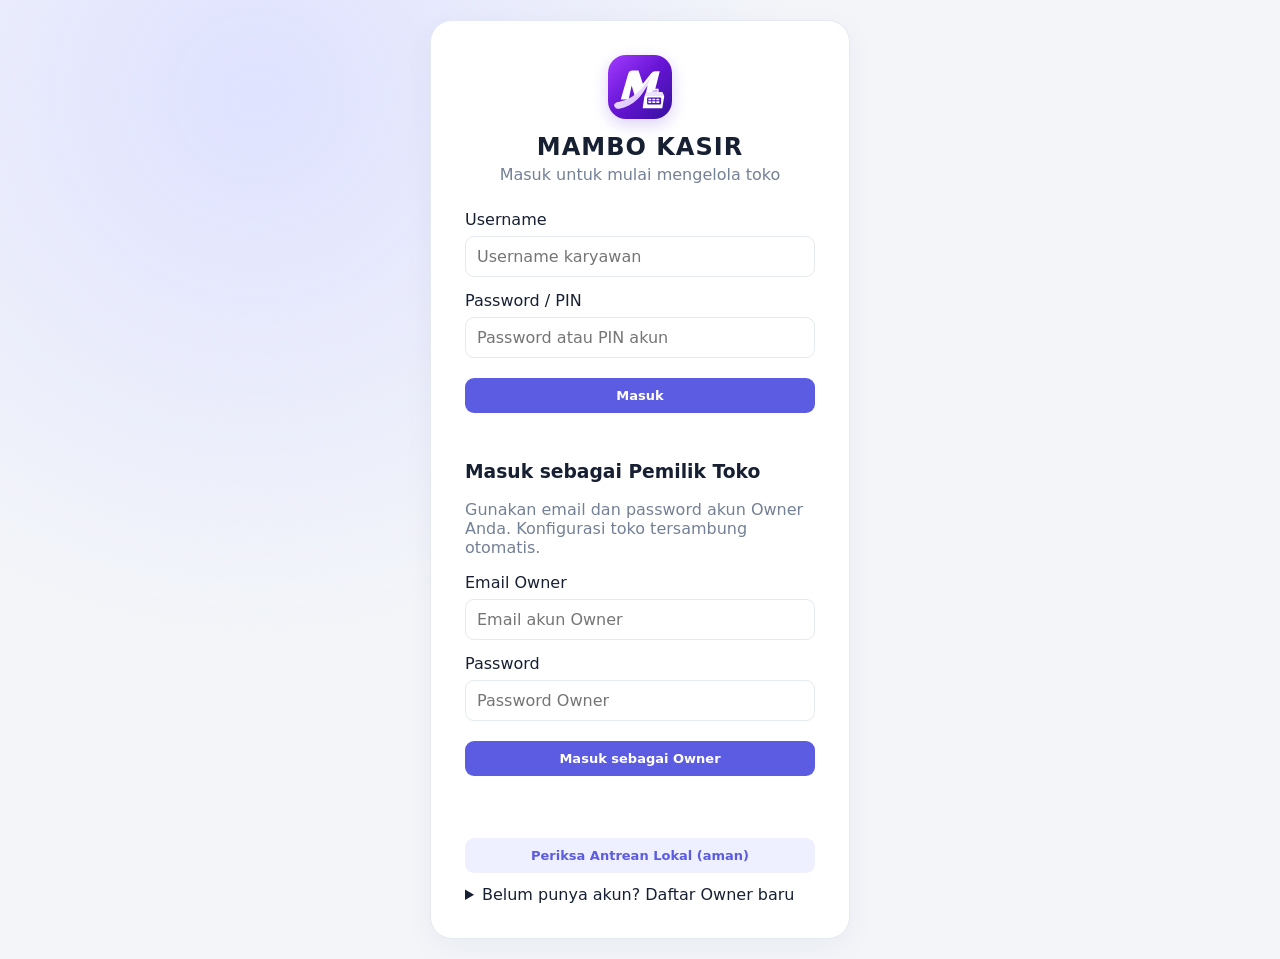
==== index.html @ c088b952 "Perbarui cache stylesheet foto produk POS" ====
<!doctype html><html lang="id"><head><meta charset="utf-8"><meta name="viewport" content="width=device-width,initial-scale=1"><meta name="theme-color" content="#4b16c8"><meta name="application-name" content="MAMBO KASIR"><meta name="apple-mobile-web-app-capable" content="yes"><meta name="apple-mobile-web-app-title" content="MAMBO KASIR"><meta name="apple-mobile-web-app-status-bar-style" content="default"><title>MAMBO KASIR</title><link rel="icon" type="image/svg+xml" href="./assets/mambo-app-icon.svg?v=brand-1"><link rel="apple-touch-icon" sizes="180x180" href="./assets/apple-touch-icon.png?v=brand-1"><link rel="manifest" href="./manifest.json?v=pwa-install-3"><link rel="stylesheet" href="styles.css?v=mambo-pos-photo-fit-2"></head><body>
<div id="login" class="login-wrap"><section class="login-card"><img class="brand-mark" src="./assets/mambo-app-icon.svg?v=brand-1" alt="Logo MAMBO KASIR"><h1>MAMBO KASIR</h1><p class="muted">Masuk untuk mulai mengelola toko</p><label id="loginUsernameLabel">Username</label><input id="loginUsername" autocomplete="username" placeholder="Username karyawan"><label id="loginSecretLabel">Password / PIN</label><input id="loginPin" type="password" autocomplete="current-password" placeholder="Password atau PIN akun"><button id="loginBtn" class="primary full">Masuk</button><p id="loginError" class="error"></p><section class="owner-entry" style="margin-top:16px;text-align:left"><h3>Masuk sebagai Pemilik Toko</h3><p class="muted">Gunakan email dan password akun Owner Anda. Konfigurasi toko tersambung otomatis.</p><label>Email Owner</label><input id="ownerCloudEmail" type="email" autocomplete="username" placeholder="Email akun Owner"><label>Password</label><input id="ownerCloudPassword" type="password" autocomplete="current-password" placeholder="Password Owner"><button id="ownerCloudLoginBtn" class="primary full" type="button">Masuk sebagai Owner</button><p id="ownerCloudLoginError" class="error"></p><button id="inspectSyncQueueBtn" class="secondary full" type="button">Periksa Antrean Lokal (aman)</button><details style="margin-top:12px"><summary style="cursor:pointer">Belum punya akun? Daftar Owner baru</summary><label>Nama Toko</label><input id="ownerRegisterStore" placeholder="Nama toko"><label>Email</label><input id="ownerRegisterEmail" type="email" autocomplete="email" placeholder="Email aktif"><label>Password (minimal 8 karakter)</label><input id="ownerRegisterPassword" type="password" autocomplete="new-password" placeholder="Buat password"><button id="ownerRegisterBtn" class="secondary full" type="button">Daftar sebagai Owner</button><p id="ownerRegisterError" class="error"></p></details></section></section></div>
<div id="app" class="app hidden"><aside class="sidebar"><div class="side-brand"><img class="brand-mark small" src="./assets/mambo-app-icon.svg?v=brand-1" alt="Logo MAMBO KASIR"><div><b>MAMBO</b><small>KASIR</small></div></div><nav id="nav"><button data-page="dashboard" class="active">▦ Dashboard</button><button data-page="reports">▤ Laporan</button><button data-page="audit">◷ Audit Log</button><button data-page="pos">▣ Mesin Kasir</button><button data-page="transactions">▤ Riwayat Transaksi</button><button data-page="shift">▤ Shift & Laci Kas</button><button data-page="expenses">▤ Biaya Operasional</button><button data-page="purchasing">▧ Pembelian & Utang</button><button data-page="products">▣ Produk & Inventaris</button><button data-page="stock">⇄ Kartu Stok</button><button data-page="opname">☑ Stock Opname</button><button data-page="contacts">♙ Pelanggan & Supplier</button><button data-page="settings">⚙ Pengaturan</button><button data-page="staff">♙ Akun Karyawan</button></nav><div class="side-bottom"><div id="who"></div><button id="logout" class="ghost">Keluar ↗</button></div></aside>
<main class="main"><header class="topbar"><div><button id="menuToggle" class="icon-btn">☰</button><span id="pageTitle">Ringkasan</span><button id="profileBtn" class="secondary" type="button">Profil Saya</button></div><div class="top-actions"><span id="syncStatus" class="online" data-state="offline"><i></i> Offline</span><button id="themeToggle" class="icon-btn" title="Ganti tema">◐</button></div></header><div id="content" class="content"></div></main></div><div id="toast" class="toast"></div><script>
(function () {
  document.addEventListener('click', function (event) {
    var button = event.target && event.target.closest ? event.target.closest('#ownerCloudLoginBtn') : null;
    if (!button) return;
    event.preventDefault();
    event.stopImmediatePropagation();
    var message = document.getElementById('ownerCloudLoginError');
    if (button.dataset.busy === '1') return;
    button.dataset.busy = '1';
    button.disabled = true;
    button.textContent = 'Menyiapkan login Owner…';
    if (message) message.textContent = 'Tombol terdeteksi. Memuat layanan login…';
    import('./js/owner-login-bridge.js?v=owner-login-queue-inspector-1')
      .then(function (module) { return module.loginOwner(button); })
      .catch(function (error) {
        console.error('Owner login loader:', error);
        if (message) message.textContent = 'Login belum dapat dijalankan: ' + (error && error.message ? error.message : 'Modul login gagal dimuat.');
        button.disabled = false;
        button.textContent = 'Masuk sebagai Owner';
        delete button.dataset.busy;
      });
  }, true);
})();
</script>
<script type="module" src="js/app.js?v=demo-cleanup-6"></script><script type="module" src="js/device-pairing.js?v=demo-cleanup-4"></script><script>if("serviceWorker" in navigator){window.addEventListener("load",function(){navigator.serviceWorker.register("./sw.js",{scope:"./"}).catch(function(err){console.warn("Pendaftaran aplikasi:",err);});});}</script></body></html>
---- styles.css ----
:root{font-family:Inter,ui-sans-serif,system-ui,-apple-system,Segoe UI,sans-serif;color:#172033;background:#f3f5f9;--bg:#f3f5f9;--panel:#fff;--text:#172033;--muted:#748096;--line:#e5e9f0;--accent:#5b5ce2;--soft:#eeefff;--good:#15966b;--bad:#d64b58;--shadow:0 8px 30px #1a2b4b0c}*{box-sizing:border-box}body{margin:0;background:var(--bg);color:var(--text)}body.dark{--bg:#111827;--panel:#1b2638;--text:#edf2fa;--muted:#a2aec1;--line:#344156;--soft:#30345c;--shadow:0 8px 30px #0003}button,input,select,textarea{font:inherit}button{cursor:pointer;border:0}.hidden{display:none!important}.login-wrap{min-height:100vh;display:grid;place-items:center;padding:20px;background:radial-gradient(circle at 20% 10%,#dfe2ff,transparent 40%),var(--bg)}.login-card{width:min(420px,100%);background:var(--panel);padding:34px;border:1px solid var(--line);border-radius:22px;box-shadow:var(--shadow)}.brand-mark{margin:auto;width:64px;height:64px;border-radius:18px;display:block;object-fit:cover;box-shadow:0 5px 16px #4b16c833}.login-card h1{text-align:center;margin:14px 0 4px;letter-spacing:1px}.login-card>.muted{text-align:center;margin:0 0 26px}.login-card label{display:block;margin:14px 0 7px}.login-card input,.login-card select{width:100%}.login-card small{display:block;text-align:center;color:var(--muted);margin-top:16px}.app{height:100vh;min-height:0;display:flex;overflow:hidden}.sidebar{height:100vh;overflow:hidden;position:fixed;inset:0 auto 0 0;width:245px;background:#171d32;color:#e9edfa;padding:22px 15px;display:flex;flex-direction:column;flex-shrink:0}.side-brand{display:flex;gap:11px;align-items:center;padding:0 9px 28px}.side-brand small{display:block;color:#9ca8c6;font-size:10px;letter-spacing:2px}.brand-mark.small{width:42px;height:42px;margin:0;border-radius:12px;box-shadow:0 3px 10px #0002}.sidebar nav{display:grid;gap:6px}.sidebar nav button{background:transparent;color:#b9c3dc;text-align:left;padding:12px;border-radius:10px}.sidebar nav button:hover,.sidebar nav button.active{background:#343b60;color:white}.side-bottom{margin-top:auto;padding:15px 8px 0;border-top:1px solid #343b50;color:#d9def0;font-size:13px}.side-bottom .ghost{color:#c5cce0;margin-top:10px}.main{min-width:0;min-height:0;height:100vh;flex:1;margin-left:245px;width:calc(100% - 245px);overflow-y:auto;overscroll-behavior:contain}.topbar{height:72px;background:var(--panel);border-bottom:1px solid var(--line);display:flex;align-items:center;justify-content:space-between;padding:0 30px;font-weight:700;position:sticky;top:0;z-index:5}.top-actions{display:flex;gap:14px;align-items:center}.online{font-size:12px;color:var(--muted);font-weight:500}.online i{display:inline-block;width:7px;height:7px;background:#18b981;border-radius:50%;margin-right:5px}.content{padding:28px;max-width:1500px;margin:auto}.icon-btn{background:transparent;color:var(--text);font-size:19px;padding:7px}.content h1{font-size:25px;margin:0 0 6px}.sub{color:var(--muted);margin:0 0 24px;font-size:14px}.grid{display:grid;grid-template-columns:repeat(4,minmax(0,1fr));gap:16px}.panel,.stat{background:var(--panel);border:1px solid var(--line);border-radius:15px;box-shadow:var(--shadow)}.stat{padding:19px}.stat span{color:var(--muted);font-size:13px}.stat strong{display:block;font-size:27px;margin-top:8px}.panel{padding:20px;margin-top:18px}.panel-head{display:flex;justify-content:space-between;align-items:center;gap:12px;margin-bottom:15px}.panel h3{margin:0;font-size:16px}.actions{display:flex;gap:8px;flex-wrap:wrap}.primary,.secondary,.danger,.ghost{padding:10px 14px;border-radius:9px;font-weight:650;font-size:13px}.primary{background:var(--accent);color:white}.secondary{background:var(--soft);color:var(--accent)}.danger{background:#fff0f1;color:var(--bad)}.ghost{background:transparent;color:var(--muted)}.full{width:100%;margin-top:20px}input,select,textarea{background:var(--panel);color:var(--text);border:1px solid var(--line);border-radius:9px;padding:10px 11px;min-width:0}input:focus,select:focus,textarea:focus{outline:2px solid #7778f544;border-color:var(--accent)}.toolbar{display:flex;gap:9px;flex-wrap:wrap;margin-bottom:14px}.toolbar input{min-width:210px;flex:1}.table-wrap{overflow:auto}table{border-collapse:collapse;width:100%;font-size:13px;white-space:nowrap}th,td{text-align:left;padding:12px 10px;border-bottom:1px solid var(--line)}th{color:var(--muted);font-weight:600;background:color-mix(in srgb,var(--bg) 65%,transparent)}td .secondary,td .danger{padding:6px 9px}.muted{color:var(--muted)}.error{color:var(--bad);font-size:13px}.form-grid{display:grid;grid-template-columns:repeat(2,minmax(0,1fr));gap:13px}.field label{display:block;font-size:12px;color:var(--muted);margin-bottom:6px}.field input,.field select{width:100%}.field.wide{grid-column:1/-1}.modal-backdrop{position:fixed;inset:0;background:#10172a88;display:grid;place-items:center;padding:18px;z-index:20}.modal{width:min(720px,100%);max-height:90vh;overflow:auto;background:var(--panel);border-radius:17px;padding:22px;box-shadow:0 20px 70px #0004}.modal h2{margin:0 0 18px;font-size:20px}.modal-actions{display:flex;justify-content:flex-end;gap:9px;margin-top:20px}.toast{position:fixed;bottom:22px;right:22px;background:#182238;color:white;padding:12px 17px;border-radius:10px;opacity:0;transform:translateY(10px);transition:.2s;z-index:40;pointer-events:none}.toast.show{opacity:1;transform:none}.pill{padding:4px 8px;border-radius:30px;background:var(--soft);color:var(--accent);font-size:11px}.empty{text-align:center;color:var(--muted);padding:30px}.error{min-height:16px}#menuToggle{display:none}.login-card input{margin-top:0}@media(max-width:950px){.grid{grid-template-columns:repeat(2,minmax(0,1fr))}.sidebar{width:215px}.main{margin-left:215px;width:calc(100% - 215px)}.content{padding:20px}}@media(max-width:680px){.sidebar{position:fixed;z-index:10;inset:0 auto 0 0;transform:translateX(-100%);transition:.2s;width:255px;height:100vh;overflow:hidden}.main{margin-left:0;width:100%}.sidebar.open{transform:none}.topbar{padding:0 15px;height:62px}.content{padding:17px 13px}.grid{gap:10px}.stat{padding:14px}.stat strong{font-size:21px}.online{display:none}#menuToggle{display:inline-block;margin-right:8px}.form-grid{grid-template-columns:1fr}.field.wide{grid-column:auto}.panel{padding:14px}.login-card{padding:25px}}
.pos-head{display:flex;justify-content:space-between;align-items:flex-start;gap:12px}.pos-layout{display:grid;grid-template-columns:minmax(0,1.7fr) minmax(290px,.8fr);gap:16px}.pos-left,.pos-right{margin-top:0}.pos-right{position:sticky;top:88px;height:max-content}.pos-products{display:grid;grid-template-columns:repeat(auto-fill,minmax(145px,1fr));gap:9px;max-height:310px;overflow:auto;margin-bottom:20px}.pos-product{display:flex;flex-direction:column;text-align:left;gap:7px;padding:12px;border:1px solid var(--line);border-radius:11px;background:var(--bg);color:var(--text)}.pos-product small{color:var(--muted)}.pos-product strong{color:var(--accent)}.cart-row{display:flex;justify-content:space-between;align-items:center;gap:10px;padding:10px 0;border-bottom:1px solid var(--line)}.cart-row small{display:block;color:var(--muted)}.cart-row button{padding:5px 9px;border-radius:6px;background:var(--soft);color:var(--accent)}.pos-right label{display:block;margin:13px 0 7px;font-size:13px}.pos-right select{width:100%}.pos-right p{display:flex;justify-content:space-between;color:var(--muted)}.grand-total{font-size:27px;font-weight:850;text-align:right;padding:18px 0;color:var(--accent)}.notice{padding:12px;background:var(--soft);border-radius:10px;margin:12px 0;color:var(--text)}@media(max-width:900px){.pos-layout{grid-template-columns:1fr}.pos-right{position:static}.pos-head{flex-direction:column}}
@media(max-width:680px){.grid[style*='repeat(2']{grid-template-columns:1fr!important}.toolbar>input[type=date]{min-width:0;flex:1}.panel{overflow:hidden}}

@media(max-width:680px){.sidebar{overflow-y:auto!important;overflow-x:hidden!important;height:100dvh;max-height:100dvh;-webkit-overflow-scrolling:touch;overscroll-behavior-y:contain}}

/* Desktop/laptop: sidebar tetap terlihat meskipun viewport menyempit atau zoom diperbesar */
@media (hover: hover) and (pointer: fine){.sidebar{position:fixed!important;inset:0 auto 0 0!important;width:245px!important;height:100vh!important;max-height:100vh!important;overflow-y:auto!important;overflow-x:hidden!important;transform:translateX(0)!important;z-index:10}.main{margin-left:245px!important;width:calc(100% - 245px)!important}#menuToggle{display:none!important}}

.pos-product-photo{width:100%;height:112px;object-fit:cover;border-radius:8px;background:var(--line)}.pos-product-photo-placeholder{width:100%;height:112px;display:grid;place-items:center;border-radius:8px;background:var(--line);color:var(--muted);font-size:11px;text-align:center}


/* Mobile POS: keep the payment action reachable above the browser/system bars */
@media (max-width: 680px){
  .pos-right{padding-bottom:180px!important}
  .pos-right #pay{
    position:fixed!important;
    left:13px!important;
    right:13px!important;
    bottom:calc(env(safe-area-inset-bottom, 0px) + 12px)!important;
    width:calc(100% - 26px)!important;
    margin:0!important;
    z-index:30!important;
    box-shadow:0 6px 22px #17203335!important;
  }
}


/* Navigasi perangkat sentuh: tetap berupa drawer pada portrait maupun landscape */
@media (hover: none) and (pointer: coarse){
  .sidebar{
    position:fixed!important;
    inset:0 auto 0 0!important;
    width:min(280px,84vw)!important;
    height:100vh!important;
    height:100dvh!important;
    max-height:100dvh!important;
    overflow-x:hidden!important;
    overflow-y:auto!important;
    transform:translateX(-100%)!important;
    z-index:50!important;
    transition:transform .2s ease!important;
    padding-bottom:16px!important;
  }
  .sidebar.open{transform:translateX(0)!important}
  .sidebar nav{flex:1 0 auto;min-height:0;overflow:visible}
  .side-bottom{flex:0 0 auto;margin-top:12px}
  .main{margin-left:0!important;width:100%!important}
  #menuToggle{display:inline-block!important}
}

/* Perangkat sentuh: drawer dapat digulir pada portrait maupun landscape. */
@media (hover: none) and (pointer: coarse){
  .sidebar{
    min-height:0!important;
    overflow-x:hidden!important;
    overflow-y:auto!important;
    -webkit-overflow-scrolling:touch!important;
    overscroll-behavior-y:contain!important;
    touch-action:pan-y!important;
  }
  .sidebar nav{flex:0 0 auto!important;min-height:max-content!important;overflow:visible!important}
  .side-bottom{flex:0 0 auto!important;margin-top:12px!important}
  .sidebar.open{transform:translateX(0)!important}
  .main{margin-left:0!important;width:100%!important}
  #menuToggle{display:inline-block!important}
}


/* Status sinkronisasi tetap terlihat pada layar ponsel */
@media(max-width:680px){
  .top-actions{gap:7px;flex-shrink:0}
  .online{display:inline-flex;align-items:center;white-space:nowrap;font-size:10px;line-height:1}
  .online i{width:8px;height:8px;flex:0 0 8px;margin-right:4px;background:#98a2b3}
  .online[data-state="online"] i{background:#15966b}
  .online[data-state="syncing"] i{background:#e6a23c;box-shadow:0 0 0 3px #e6a23c22}
  .online[data-state="offline"] i{background:#98a2b3}
  .topbar>div:first-child{min-width:0}
}

/* Kartu rekonsiliasi responsif untuk ponsel */
.reconcile-list{display:grid;gap:10px;margin-top:14px;max-height:48vh;overflow:auto;padding:2px}
.reconcile-item{min-width:0;border:1px solid var(--line);border-radius:12px;padding:12px;background:var(--bg);display:grid;gap:9px}
.reconcile-item-head{display:flex;justify-content:space-between;align-items:center;gap:10px;border-bottom:1px solid var(--line);padding-bottom:8px}
.reconcile-field{display:grid;gap:3px;min-width:0}
.reconcile-field small{font-size:11px;color:var(--muted);font-weight:650}
.reconcile-field span,.reconcile-field code{font-size:12px;white-space:normal;overflow-wrap:anywhere;word-break:break-word}
.reconcile-item .success{color:var(--good)}
.reconcile-item .error{color:var(--bad)}


/* Foto produk POS: tampilkan seluruh komposisi tanpa terpotong */
.pos-product-photo{object-fit:contain!important;object-position:center center!important;background:#eaf5ff!important;padding:3px!important}
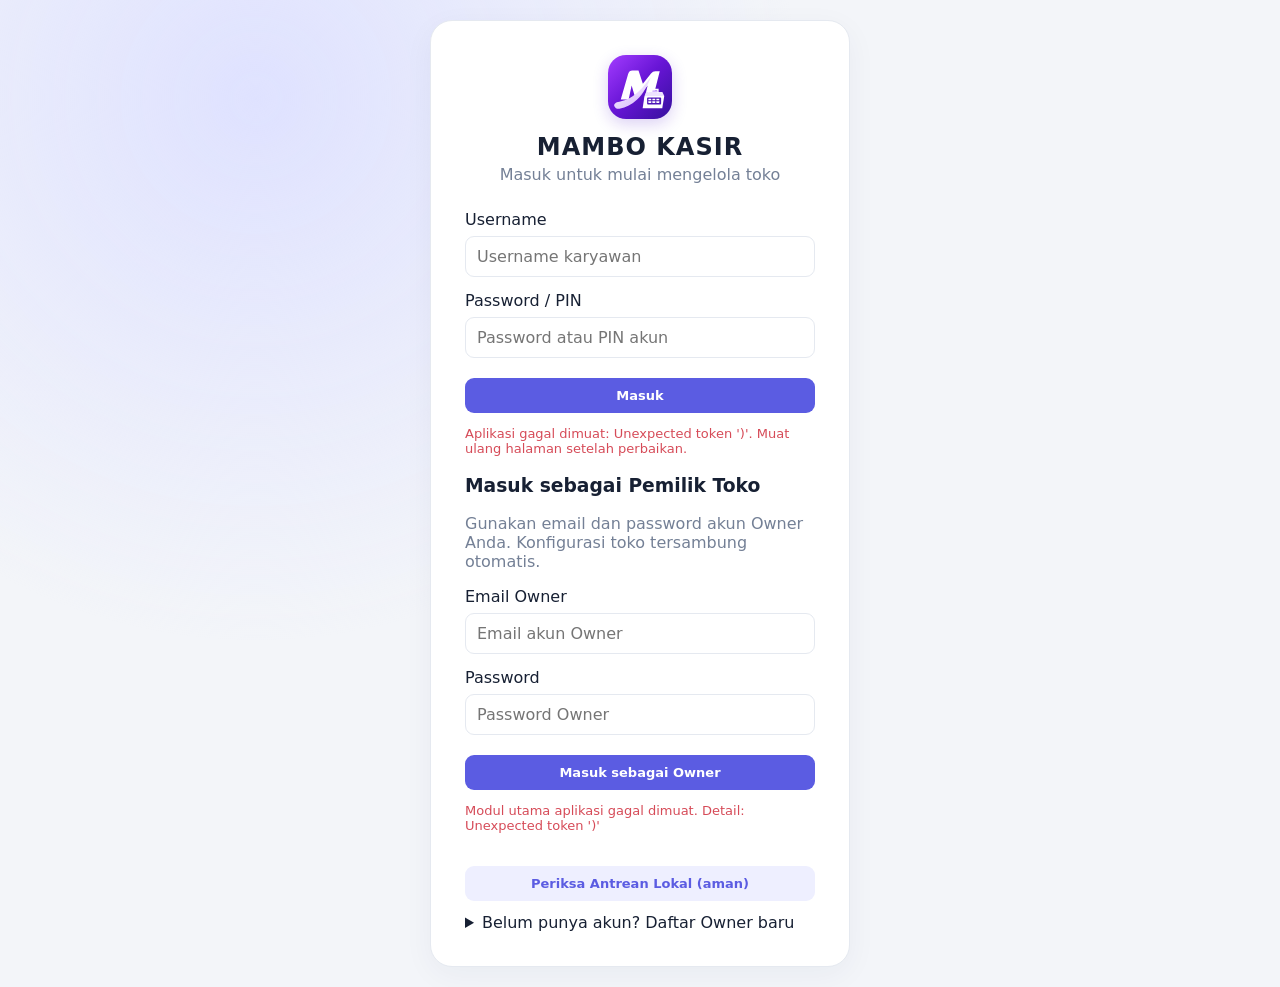
==== commit 7c2bf88a: "Expose main app module load errors on login screen" ====
--- a/index.html
+++ b/index.html
@@ -1,4 +1,4 @@
-<!doctype html><html lang="id"><head><meta charset="utf-8"><meta name="viewport" content="width=device-width,initial-scale=1"><meta name="theme-color" content="#4b16c8"><meta name="application-name" content="MAMBO KASIR"><meta name="apple-mobile-web-app-capable" content="yes"><meta name="apple-mobile-web-app-title" content="MAMBO KASIR"><meta name="apple-mobile-web-app-status-bar-style" content="default"><title>MAMBO KASIR</title><link rel="icon" type="image/svg+xml" href="./assets/mambo-app-icon.svg?v=brand-1"><link rel="apple-touch-icon" sizes="180x180" href="./assets/apple-touch-icon.png?v=brand-1"><link rel="manifest" href="./manifest.json?v=pwa-install-3"><link rel="stylesheet" href="styles.css?v=mambo-pos-photo-fit-2"></head><body>
+<!doctype html><html lang="id"><head><meta charset="utf-8"><meta name="viewport" content="width=device-width,initial-scale=1"><meta name="theme-color" content="#4b16c8"><meta name="application-name" content="MAMBO KASIR"><meta name="apple-mobile-web-app-capable" content="yes"><meta name="apple-mobile-web-app-title" content="MAMBO KASIR"><meta name="apple-mobile-web-app-status-bar-style" content="default"><title>MAMBO KASIR</title><link rel="icon" type="image/svg+xml" href="./assets/mambo-app-icon.svg?v=brand-1"><link rel="apple-touch-icon" sizes="180x180" href="./assets/apple-touch-icon.png?v=brand-1"><link rel="manifest" href="./manifest.json?v=pwa-install-3"><link rel="stylesheet" href="styles.css?v=mambo-pos-photo-square-3"></head><body>
 <div id="login" class="login-wrap"><section class="login-card"><img class="brand-mark" src="./assets/mambo-app-icon.svg?v=brand-1" alt="Logo MAMBO KASIR"><h1>MAMBO KASIR</h1><p class="muted">Masuk untuk mulai mengelola toko</p><label id="loginUsernameLabel">Username</label><input id="loginUsername" autocomplete="username" placeholder="Username karyawan"><label id="loginSecretLabel">Password / PIN</label><input id="loginPin" type="password" autocomplete="current-password" placeholder="Password atau PIN akun"><button id="loginBtn" class="primary full">Masuk</button><p id="loginError" class="error"></p><section class="owner-entry" style="margin-top:16px;text-align:left"><h3>Masuk sebagai Pemilik Toko</h3><p class="muted">Gunakan email dan password akun Owner Anda. Konfigurasi toko tersambung otomatis.</p><label>Email Owner</label><input id="ownerCloudEmail" type="email" autocomplete="username" placeholder="Email akun Owner"><label>Password</label><input id="ownerCloudPassword" type="password" autocomplete="current-password" placeholder="Password Owner"><button id="ownerCloudLoginBtn" class="primary full" type="button">Masuk sebagai Owner</button><p id="ownerCloudLoginError" class="error"></p><button id="inspectSyncQueueBtn" class="secondary full" type="button">Periksa Antrean Lokal (aman)</button><details style="margin-top:12px"><summary style="cursor:pointer">Belum punya akun? Daftar Owner baru</summary><label>Nama Toko</label><input id="ownerRegisterStore" placeholder="Nama toko"><label>Email</label><input id="ownerRegisterEmail" type="email" autocomplete="email" placeholder="Email aktif"><label>Password (minimal 8 karakter)</label><input id="ownerRegisterPassword" type="password" autocomplete="new-password" placeholder="Buat password"><button id="ownerRegisterBtn" class="secondary full" type="button">Daftar sebagai Owner</button><p id="ownerRegisterError" class="error"></p></details></section></section></div>
 <div id="app" class="app hidden"><aside class="sidebar"><div class="side-brand"><img class="brand-mark small" src="./assets/mambo-app-icon.svg?v=brand-1" alt="Logo MAMBO KASIR"><div><b>MAMBO</b><small>KASIR</small></div></div><nav id="nav"><button data-page="dashboard" class="active">▦ Dashboard</button><button data-page="reports">▤ Laporan</button><button data-page="audit">◷ Audit Log</button><button data-page="pos">▣ Mesin Kasir</button><button data-page="transactions">▤ Riwayat Transaksi</button><button data-page="shift">▤ Shift & Laci Kas</button><button data-page="expenses">▤ Biaya Operasional</button><button data-page="purchasing">▧ Pembelian & Utang</button><button data-page="products">▣ Produk & Inventaris</button><button data-page="stock">⇄ Kartu Stok</button><button data-page="opname">☑ Stock Opname</button><button data-page="contacts">♙ Pelanggan & Supplier</button><button data-page="settings">⚙ Pengaturan</button><button data-page="staff">♙ Akun Karyawan</button></nav><div class="side-bottom"><div id="who"></div><button id="logout" class="ghost">Keluar ↗</button></div></aside>
 <main class="main"><header class="topbar"><div><button id="menuToggle" class="icon-btn">☰</button><span id="pageTitle">Ringkasan</span><button id="profileBtn" class="secondary" type="button">Profil Saya</button></div><div class="top-actions"><span id="syncStatus" class="online" data-state="offline"><i></i> Offline</span><button id="themeToggle" class="icon-btn" title="Ganti tema">◐</button></div></header><div id="content" class="content"></div></main></div><div id="toast" class="toast"></div><script>
@@ -14,7 +14,7 @@
     button.disabled = true;
     button.textContent = 'Menyiapkan login Owner…';
     if (message) message.textContent = 'Tombol terdeteksi. Memuat layanan login…';
-    import('./js/owner-login-bridge.js?v=owner-login-queue-inspector-1')
+    import('./js/owner-login-bridge.js?v=owner-login-session-unify-3')
       .then(function (module) { return module.loginOwner(button); })
       .catch(function (error) {
         console.error('Owner login loader:', error);
@@ -26,4 +26,12 @@
   }, true);
 })();
 </script>
-<script type="module" src="js/app.js?v=demo-cleanup-6"></script><script type="module" src="js/device-pairing.js?v=demo-cleanup-4"></script><script>if("serviceWorker" in navigator){window.addEventListener("load",function(){navigator.serviceWorker.register("./sw.js",{scope:"./"}).catch(function(err){console.warn("Pendaftaran aplikasi:",err);});});}</script></body></html>+<script type="module">
+import('./js/app.js?v=boot-diagnostic-4').catch(function(error){
+  console.error('MAMBO app bootstrap failed:',error);
+  var box=document.getElementById('loginError');
+  if(box) box.textContent='Aplikasi gagal dimuat: '+(error&&error.message?error.message:String(error))+'. Muat ulang halaman setelah perbaikan.';
+  var ownerBox=document.getElementById('ownerCloudLoginError');
+  if(ownerBox) ownerBox.textContent='Modul utama aplikasi gagal dimuat. Detail: '+(error&&error.message?error.message:String(error));
+});
+</script><script type="module" src="js/device-pairing.js?v=demo-cleanup-4"></script><script>if("serviceWorker" in navigator){window.addEventListener("load",function(){navigator.serviceWorker.register("./sw.js",{scope:"./"}).catch(function(err){console.warn("Pendaftaran aplikasi:",err);});});}</script></body></html>
--- a/styles.css
+++ b/styles.css
@@ -91,3 +91,8 @@
 
 /* Foto produk POS: tampilkan seluruh komposisi tanpa terpotong */
 .pos-product-photo{object-fit:contain!important;object-position:center center!important;background:#eaf5ff!important;padding:3px!important}
+
+
+/* POS: bidang foto mengikuti rasio foto persegi; seluruh gambar tetap utuh tanpa ruang kosong samping */
+.pos-product-photo{display:block;width:100%;height:auto;aspect-ratio:1 / 1;object-fit:contain;object-position:center;background:#eaf5ff;border-radius:8px;padding:0!important}
+.pos-product-photo-placeholder{width:100%;height:auto;aspect-ratio:1 / 1;display:grid;place-items:center;border-radius:8px;background:var(--line);color:var(--muted);font-size:11px;text-align:center}
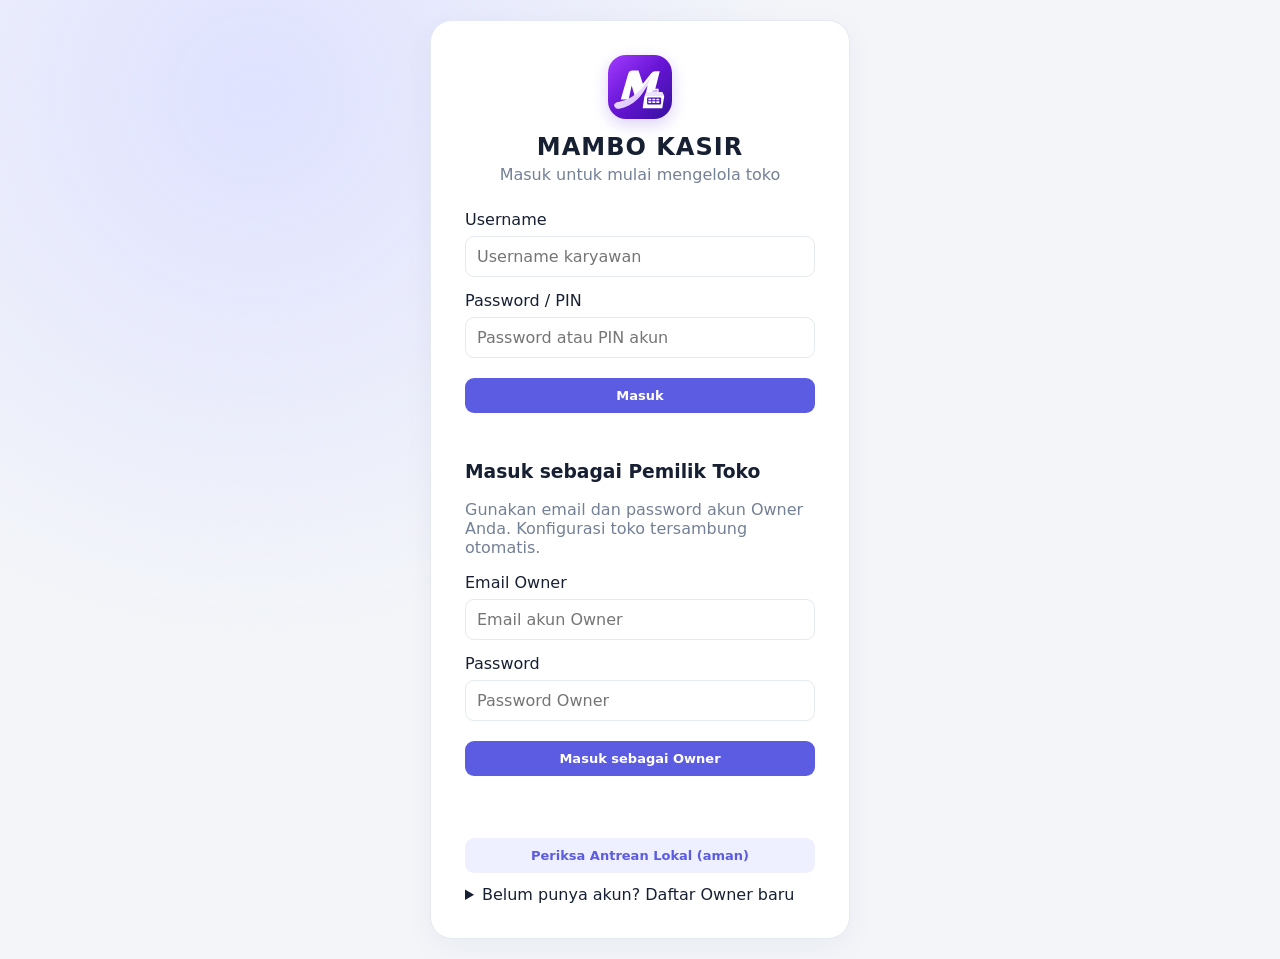
==== commit 391db168: "Bust cached app module after syntax repair" ====
--- a/index.html
+++ b/index.html
@@ -27,7 +27,7 @@
 })();
 </script>
 <script type="module">
-import('./js/app.js?v=boot-diagnostic-4').catch(function(error){
+import('./js/app.js?v=boot-diagnostic-5').catch(function(error){
   console.error('MAMBO app bootstrap failed:',error);
   var box=document.getElementById('loginError');
   if(box) box.textContent='Aplikasi gagal dimuat: '+(error&&error.message?error.message:String(error))+'. Muat ulang halaman setelah perbaikan.';
